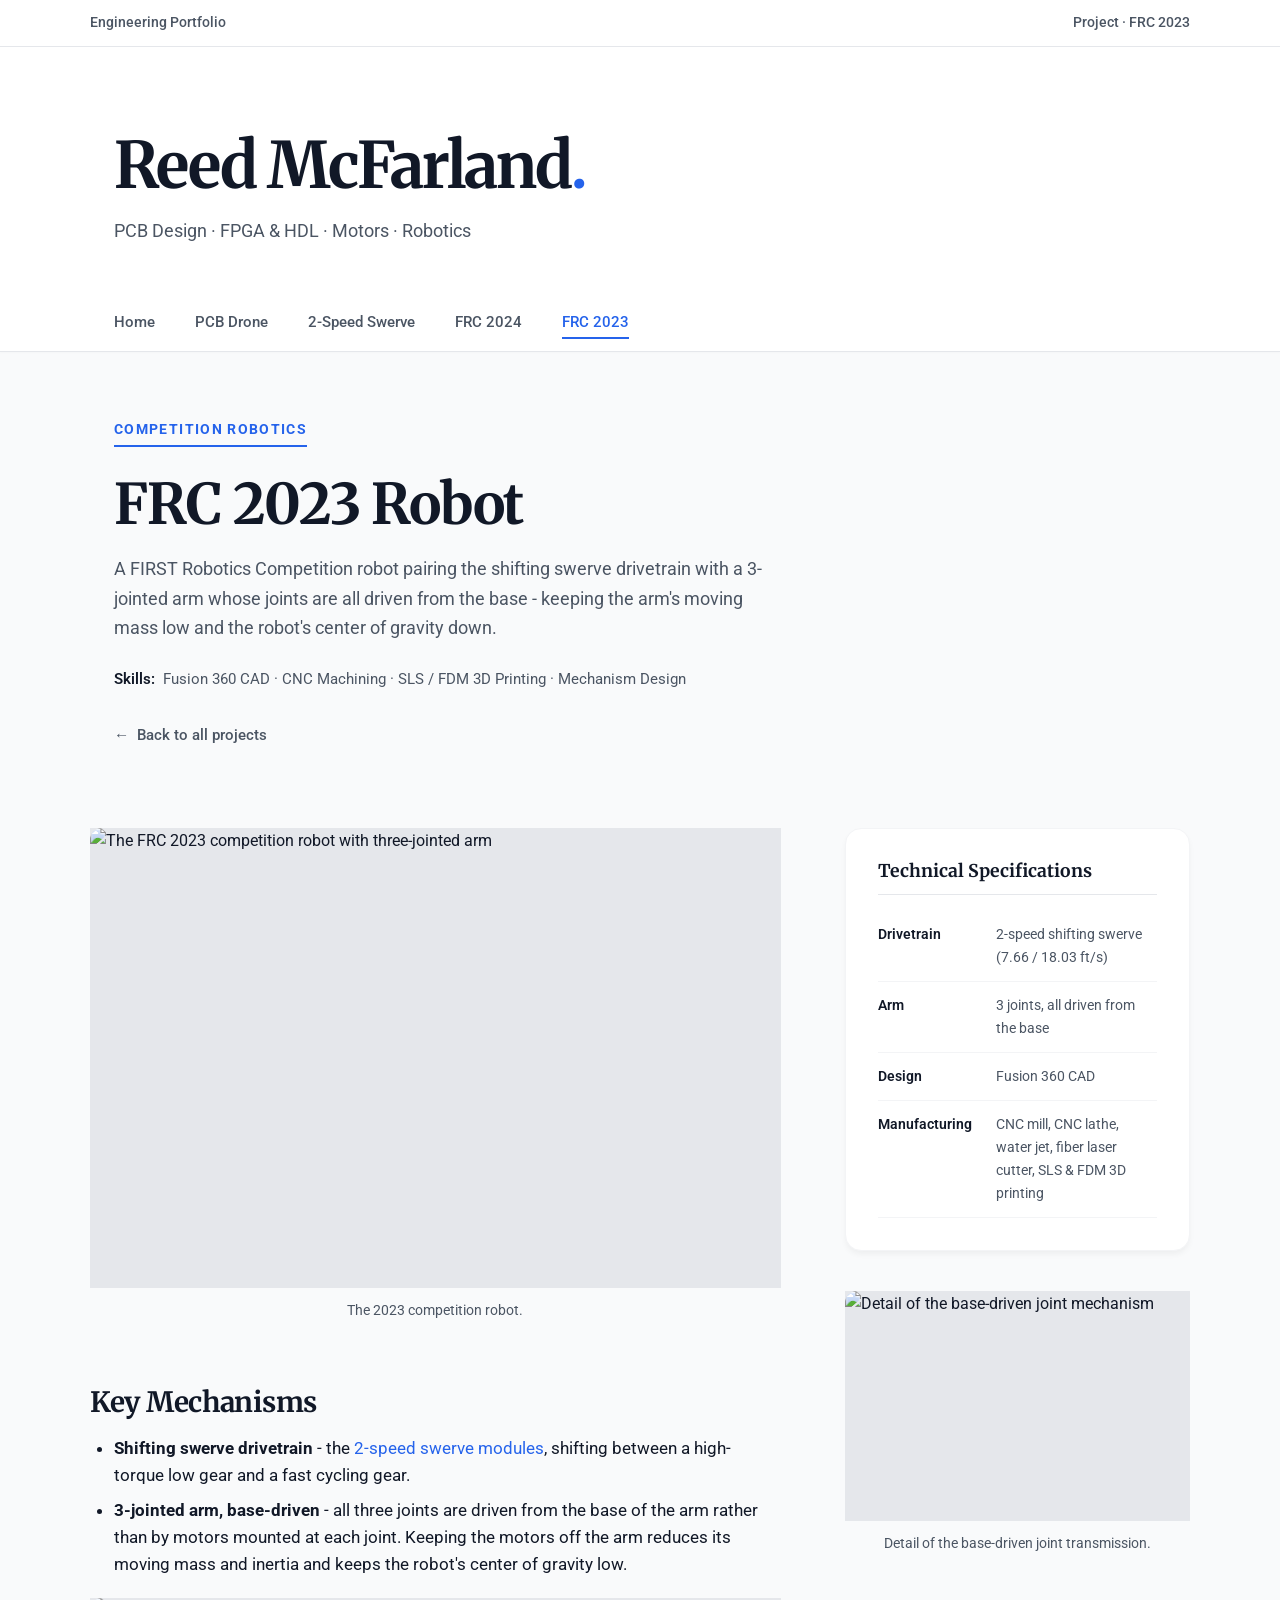
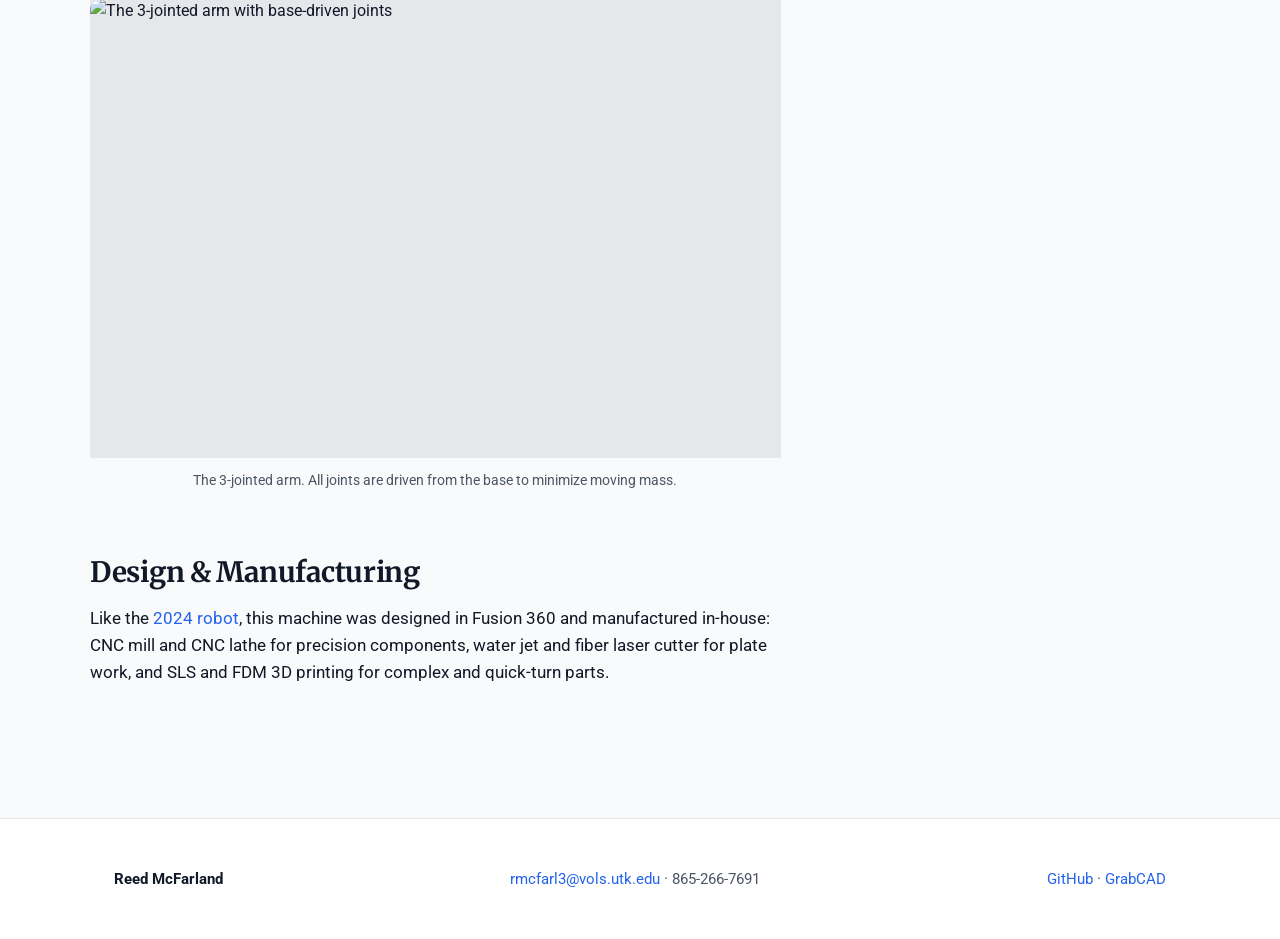
==== projects/frc-2023.html @ 77e21d04 "Publish Portfolio" ====
<!DOCTYPE html>
<html lang="en">
<head>
  <meta charset="UTF-8">
  <meta name="viewport" content="width=device-width, initial-scale=1.0">
  <title>FRC 2023 Robot — Reed McFarland</title>
  <meta name="description" content="FRC 2023 competition robot: shifting swerve drivetrain and a 3-jointed arm with all joints driven from the base.">
  <link rel="preconnect" href="https://fonts.googleapis.com">
  <link rel="preconnect" href="https://fonts.gstatic.com" crossorigin>
  <link href="https://fonts.googleapis.com/css2?family=Merriweather:ital,wght@0,400;0,700;0,900;1,400&family=Roboto:wght@400;500;700&display=swap" rel="stylesheet">
  <link rel="stylesheet" href="../css/style.css">
</head>
<body>

  <div class="top-bar">
    <div class="container top-bar-inner">
      <span>Engineering Portfolio</span>
      <span>Project &middot; FRC 2023</span>
    </div>
  </div>

  <header class="masthead">
    <div class="container masthead-inner">
      <h1 class="masthead-title"><a href="../index.html">Reed McFarland<span class="accent-dot">.</span></a></h1>
      <p class="masthead-tagline">PCB Design &middot; FPGA &amp; HDL &middot; Motors &middot; Robotics</p>
    </div>
  </header>

  <nav class="main-nav">
    <div class="container">
      <ul>
        <li><a href="../index.html">Home</a></li>
        <li><a href="pcb-drone.html">PCB Drone</a></li>
        <li><a href="shifting-swerve.html">2-Speed Swerve</a></li>
        <li><a href="frc-2024.html">FRC 2024</a></li>
        <li><a href="frc-2023.html" class="active">FRC 2023</a></li>
      </ul>
    </div>
  </nav>

  <main>

    <header class="article-header">
      <div class="container">
        <span class="kicker">Competition Robotics</span>
        <h1>FRC 2023 Robot</h1>
        <p class="dek">A FIRST Robotics Competition robot pairing the shifting swerve drivetrain with a 3-jointed arm whose joints are all driven from the base - keeping the arm's moving mass low and the robot's center of gravity down.</p>
        <p class="byline"><span class="author">Skills:</span> Fusion 360 CAD &middot; CNC Machining &middot; SLS / FDM 3D Printing &middot; Mechanism Design</p>
        <a class="back-link" href="../index.html">Back to all projects</a>
      </div>
    </header>

    <div class="container article-body">

      <div class="article-text">

        <figure class="figure">
          <div class="img-placeholder wide" data-label="Photo: frc-2023.jpg">
            <img src="../assets/images/frc-2023.jpg" alt="The FRC 2023 competition robot with three-jointed arm">
          </div>
          <figcaption class="caption">The 2023 competition robot.</figcaption>
        </figure>

        <h2>Key Mechanisms</h2>
        <ul>
          <li><strong>Shifting swerve drivetrain</strong> - the <a href="shifting-swerve.html">2-speed swerve modules</a>, shifting between a high-torque low gear and a fast cycling gear.</li>
          <li><strong>3-jointed arm, base-driven</strong> - all three joints are driven from the base of the arm rather than by motors mounted at each joint. Keeping the motors off the arm reduces its moving mass and inertia and keeps the robot's center of gravity low.</li>
        </ul>

        <figure class="figure">
          <div class="img-placeholder" data-label="Photo: frc-2023-arm.jpg">
            <img src="../assets/images/frc-2023-arm.jpg" alt="The 3-jointed arm with base-driven joints">
          </div>
          <figcaption class="caption">The 3-jointed arm. All joints are driven from the base to minimize moving mass.</figcaption>
        </figure>

        <h2>Design &amp; Manufacturing</h2>
        <p>Like the <a href="frc-2024.html">2024 robot</a>, this machine was designed in Fusion 360 and manufactured in-house: CNC mill and CNC lathe for precision components, water jet and fiber laser cutter for plate work, and SLS and FDM 3D printing for complex and quick-turn parts.</p>

      </div>

      <aside>
        <div class="spec-box">
          <h3>Technical Specifications</h3>
          <table class="spec-table">
            <tr><th>Drivetrain</th><td>2-speed shifting swerve (7.66 / 18.03&thinsp;ft/s)</td></tr>
            <tr><th>Arm</th><td>3 joints, all driven from the base</td></tr>
            <tr><th>Design</th><td>Fusion 360 CAD</td></tr>
            <tr><th>Manufacturing</th><td>CNC mill, CNC lathe, water jet, fiber laser cutter, SLS &amp; FDM 3D printing</td></tr>
          </table>
        </div>

        <figure class="figure">
          <div class="img-placeholder tall" data-label="Photo: frc-2023-detail.jpg">
            <img src="../assets/images/frc-2023-detail.jpg" alt="Detail of the base-driven joint mechanism">
          </div>
          <figcaption class="caption">Detail of the base-driven joint transmission.</figcaption>
        </figure>
      </aside>

    </div>

  </main>

  <footer class="site-footer">
    <div class="container footer-inner">
      <span class="footer-brand">Reed McFarland</span>
      <span><a href="mailto:rmcfarl3@vols.utk.edu">rmcfarl3@vols.utk.edu</a> &middot; 865-266-7691</span>
      <span><a href="https://github.com/ReedMcfarland">GitHub</a> &middot; <a href="https://grabcad.com/reed_mcfarland-1">GrabCAD</a></span>
    </div>
  </footer>

</body>
</html>
---- css/style.css ----
/* ==========================================================================
   REED McFARLAND — EE PORTFOLIO
   Modern Portfolio Theme
   ========================================================================== */

:root {
  --ink: #111827;
  --ink-soft: #4b5563;
  --paper: #ffffff;
  --bg-subtle: #f9fafb;
  --accent: #2563eb;          /* Modern Tech Blue */
  --accent-dark: #1d4ed8;
  --rule: #e5e7eb;            
  --rule-light: #f3f4f6;
  --placeholder: #e5e7eb;     
  --serif: "Merriweather", Georgia, "Times New Roman", serif;
  --sans: "Roboto", "Helvetica Neue", Helvetica, Arial, sans-serif;
}

* {
  margin: 0;
  padding: 0;
  box-sizing: border-box;
}

html {
  -webkit-text-size-adjust: 100%;
  scroll-behavior: smooth;
}

body {
  font-family: var(--sans);
  font-size: 1rem;
  line-height: 1.6;
  color: var(--ink);
  background: var(--bg-subtle);
}

h1, h2, h3, h4 {
  font-family: var(--serif);
  font-weight: 700;
  line-height: 1.2;
  color: var(--ink);
}

a {
  color: var(--accent);
  text-decoration: none;
  transition: color 0.2s ease;
}

a:hover {
  color: var(--accent-dark);
}

img {
  max-width: 100%;
  display: block;
  border-radius: 12px;
}

.container {
  max-width: 1100px;
  margin: 0 auto;
  padding: 0 1.5rem;
}

/* --------------------------------------------------------------------------
   Masthead & navigation
   -------------------------------------------------------------------------- */

.top-bar {
  background: var(--paper);
  border-bottom: 1px solid var(--rule);
}

.top-bar-inner {
  display: flex;
  justify-content: space-between;
  align-items: center;
  padding: 0.75rem 0;
  font-size: 0.85rem;
  font-weight: 500;
  color: var(--ink-soft);
}

.masthead {
  background: var(--paper);
  padding: 5rem 0 3rem;
}

.masthead-inner {
  display: flex;
  flex-direction: column;
  gap: 0.75rem;
}

.masthead-title {
  font-size: clamp(2.5rem, 5vw, 4.5rem);
  letter-spacing: -0.03em;
}

.masthead-title a {
  color: var(--ink);
}

.masthead-title .accent-dot {
  color: var(--accent);
}

.masthead-tagline {
  font-size: 1.15rem;
  color: var(--ink-soft);
  font-weight: 400;
}

.main-nav {
  background: var(--paper);
  border-bottom: 1px solid var(--rule);
  position: sticky;
  top: 0;
  z-index: 100;
  box-shadow: 0 1px 2px rgba(0,0,0,0.02);
}

.main-nav ul {
  list-style: none;
  display: flex;
  gap: 2.5rem;
  padding: 1rem 0;
}

.main-nav a {
  font-size: 0.95rem;
  font-weight: 500;
  color: var(--ink-soft);
  padding-bottom: 0.5rem;
  transition: color 0.2s ease;
}

.main-nav a:hover,
.main-nav a.active {
  color: var(--accent);
  box-shadow: inset 0 -2px 0 var(--accent);
}

/* --------------------------------------------------------------------------
   Section headers
   -------------------------------------------------------------------------- */

.section {
  padding: 6rem 0;
}

.kicker {
  display: inline-block;
  font-size: 0.85rem;
  font-weight: 700;
  letter-spacing: 0.1em;
  text-transform: uppercase;
  color: var(--accent);
  margin-bottom: 1.5rem;
  border-bottom: 2px solid var(--accent);
  padding-bottom: 0.3rem;
}

/* --------------------------------------------------------------------------
   About 
   -------------------------------------------------------------------------- */

.editorial-intro {
  display: grid;
  grid-template-columns: 2fr 1fr;
  gap: 4rem;
  align-items: start;
}

.editorial-intro h2 {
  font-size: clamp(1.8rem, 3.5vw, 2.5rem);
  margin-bottom: 1.5rem;
  letter-spacing: -0.01em;
}

.editorial-intro p {
  margin-bottom: 1.25rem;
  font-size: 1.05rem;
  color: var(--ink-soft);
}

.editorial-intro .lede,
.editorial-intro .drop-cap::first-letter {
  font-style: normal;
  font-family: inherit;
  font-weight: inherit;
  font-size: inherit;
  float: none;
  line-height: inherit;
  padding: 0;
  color: inherit;
}

.intro-sidebar {
  background: var(--paper);
  padding: 2rem;
  border-radius: 16px;
  box-shadow: 0 4px 6px -1px rgba(0, 0, 0, 0.05), 0 2px 4px -1px rgba(0, 0, 0, 0.03);
  border: 1px solid var(--rule);
}

.intro-sidebar h3 {
  font-size: 1.1rem;
  margin-bottom: 1.25rem;
  padding-bottom: 0.75rem;
  border-bottom: 1px solid var(--rule);
}

.intro-sidebar ul {
  list-style: none;
}

.intro-sidebar li {
  padding: 0.5rem 0;
  font-size: 0.95rem;
}

/* --------------------------------------------------------------------------
   Project grid — Modern Cards
   -------------------------------------------------------------------------- */

.project-grid {
  display: grid;
  grid-template-columns: repeat(3, 1fr);
  gap: 2rem;
}

.feature-card {
  display: flex;
  flex-direction: column;
  background: var(--paper);
  border-radius: 16px;
  overflow: hidden;
  box-shadow: 0 4px 6px -1px rgba(0, 0, 0, 0.05), 0 2px 4px -1px rgba(0, 0, 0, 0.03);
  border: 1px solid var(--rule-light);
  transition: transform 0.2s ease, box-shadow 0.2s ease;
}

.feature-card:hover {
  transform: translateY(-4px);
  box-shadow: 0 10px 15px -3px rgba(0, 0, 0, 0.1), 0 4px 6px -2px rgba(0, 0, 0, 0.05);
}

.feature-card .figure {
  margin: 0;
}

.feature-card .figure img {
  border-radius: 0;
}

.feature-card .caption {
  display: none; /* Hide captions on cards to make them cleaner */
}

.feature-card > div, 
.feature-card > h3, 
.feature-card > p, 
.feature-card > a {
  padding: 0 1.5rem;
}

.feature-card.lead {
  grid-column: 1 / -1;
  display: grid;
  grid-template-columns: 3fr 2fr;
  align-items: center;
  gap: 0;
}

.feature-card.lead > div {
  padding: 3rem;
}

.feature-card .card-kicker {
  font-size: 0.75rem;
  font-weight: 700;
  letter-spacing: 0.05em;
  text-transform: uppercase;
  color: var(--accent);
  padding: 1.5rem 1.5rem 0;
  margin-bottom: 0.5rem;
}

.feature-card.lead .card-kicker {
  padding-top: 0;
}

.feature-card h3 {
  font-size: 1.25rem;
  margin-bottom: 0.75rem;
}

.feature-card.lead h3 {
  font-size: 2rem;
  letter-spacing: -0.01em;
}

.feature-card h3 a {
  color: var(--ink);
}

.feature-card h3 a:hover {
  color: var(--accent);
}

.feature-card .dek {
  font-size: 0.95rem;
  color: var(--ink-soft);
  margin-bottom: 1.5rem;
  flex-grow: 1;
}

.read-more {
  font-size: 0.9rem;
  font-weight: 600;
  margin-bottom: 1.5rem;
  display: inline-flex;
  align-items: center;
  color: var(--accent);
}

.read-more::after {
  content: " \2192";
  margin-left: 0.5rem;
  transition: transform 0.2s ease;
}

.read-more:hover::after {
  transform: translateX(4px);
}

/* --------------------------------------------------------------------------
   Current projects 
   -------------------------------------------------------------------------- */

.current-list {
  list-style: none;
  background: var(--paper);
  border-radius: 16px;
  padding: 0 2rem;
  box-shadow: 0 4px 6px -1px rgba(0, 0, 0, 0.05);
  border: 1px solid var(--rule-light);
}

.current-item {
  display: flex;
  justify-content: space-between;
  align-items: center;
  gap: 2rem;
  padding: 2rem 0;
  border-bottom: 1px solid var(--rule-light);
}

.current-item:last-child {
  border-bottom: none;
}

.current-item h3 {
  font-size: 1.15rem;
  margin-bottom: 0.5rem;
}

.current-item p {
  font-size: 0.95rem;
  color: var(--ink-soft);
  max-width: 70ch;
}

.status-tag {
  font-size: 0.75rem;
  font-weight: 600;
  text-transform: uppercase;
  letter-spacing: 0.05em;
  color: var(--accent);
  background: #eff6ff;
  padding: 0.4rem 0.8rem;
  border-radius: 9999px;
  white-space: nowrap;
}

/* --------------------------------------------------------------------------
   Images & captions
   -------------------------------------------------------------------------- */

.img-placeholder {
  position: relative;
  width: 100%;
  aspect-ratio: 3 / 2;
  background: var(--placeholder);
  overflow: hidden;
}

.img-placeholder img {
  position: absolute;
  inset: 0;
  width: 100%;
  height: 100%;
  object-fit: cover;
  z-index: 1;
}

.caption {
  font-size: 0.85rem;
  color: var(--ink-soft);
  padding: 0.75rem 1.5rem 1.5rem;
  text-align: center;
}

/* --------------------------------------------------------------------------
   Article pages (project sub-pages)
   -------------------------------------------------------------------------- */

.article-header {
  padding: 4rem 0 2rem;
}

.article-header h1 {
  font-size: clamp(2rem, 4.5vw, 3.5rem);
  max-width: 20ch;
  margin-bottom: 1rem;
  letter-spacing: -0.02em;
}

.article-header .dek {
  font-size: 1.15rem;
  color: var(--ink-soft);
  max-width: 65ch;
  margin-bottom: 1.5rem;
}

.byline {
  font-size: 0.95rem;
  color: var(--ink-soft);
  display: flex;
  align-items: center;
  gap: 0.5rem;
}

.byline .author {
  color: var(--ink);
  font-weight: 600;
}

.back-link {
  display: inline-flex;
  align-items: center;
  font-size: 0.95rem;
  font-weight: 500;
  margin: 2rem 0 0;
  color: var(--ink-soft);
}

.back-link::before {
  content: "\2190";
  margin-right: 0.5rem;
  transition: transform 0.2s ease;
}

.back-link:hover {
  color: var(--accent);
}

.back-link:hover::before {
  transform: translateX(-4px);
}

.article-body {
  display: grid;
  grid-template-columns: minmax(0, 2fr) minmax(240px, 1fr);
  gap: 4rem;
  padding: 3rem 0;
}

.article-text h2 {
  font-size: 1.75rem;
  margin: 2.5rem 0 1rem;
  letter-spacing: -0.01em;
}

.article-text h2:first-child {
  margin-top: 0;
}

.article-text p {
  margin-bottom: 1.25rem;
  font-size: 1.05rem;
}

.article-text ul {
  margin: 0 0 1.25rem 1.5rem;
  font-size: 1.05rem;
}

.article-text li {
  margin-bottom: 0.5rem;
}

/* Technical specifications table */

.spec-box {
  background: var(--paper);
  padding: 2rem;
  border-radius: 16px;
  box-shadow: 0 4px 6px -1px rgba(0, 0, 0, 0.05);
  border: 1px solid var(--rule-light);
  margin-bottom: 2.5rem;
}

.spec-box h3 {
  font-size: 1.1rem;
  margin-bottom: 1rem;
  border-bottom: 1px solid var(--rule);
  padding-bottom: 0.75rem;
}

.spec-table {
  width: 100%;
  border-collapse: collapse;
  font-size: 0.9rem;
}

.spec-table th,
.spec-table td {
  text-align: left;
  padding: 0.75rem 0;
  border-bottom: 1px solid var(--rule-light);
  vertical-align: top;
}

.spec-table th {
  font-weight: 600;
  padding-right: 1.5rem;
  color: var(--ink);
}

.spec-table td {
  color: var(--ink-soft);
}

.pull-quote {
  font-size: 1.5rem;
  font-weight: 500;
  line-height: 1.5;
  border-left: 4px solid var(--accent);
  padding: 0.5rem 0 0.5rem 1.5rem;
  margin: 3rem 0;
  color: var(--ink);
  background: linear-gradient(90deg, rgba(37, 99, 235, 0.05) 0%, transparent 100%);
  border-top: none;
  border-bottom: none;
}

/* --------------------------------------------------------------------------
   Footer
   -------------------------------------------------------------------------- */

.site-footer {
  background: var(--paper);
  border-top: 1px solid var(--rule);
  padding: 3rem 0;
  margin-top: 4rem;
}

.site-footer .footer-inner {
  display: flex;
  flex-wrap: wrap;
  justify-content: space-between;
  gap: 1rem;
  font-size: 0.95rem;
  color: var(--ink-soft);
}

.site-footer .footer-brand {
  font-weight: 700;
  color: var(--ink);
}

/* --------------------------------------------------------------------------
   Responsive
   -------------------------------------------------------------------------- */

@media (max-width: 820px) {
  .project-grid {
    grid-template-columns: 1fr;
  }

  .feature-card.lead {
    grid-template-columns: 1fr;
  }
  
  .feature-card.lead > div {
    padding: 2rem 1.5rem;
  }

  .editorial-intro {
    grid-template-columns: 1fr;
    gap: 2.5rem;
  }
  
  .article-body {
    grid-template-columns: 1fr;
  }

  .main-nav ul {
    gap: 1.25rem;
    flex-wrap: wrap;
  }
  
  .current-item {
    flex-direction: column;
    align-items: flex-start;
  }
}
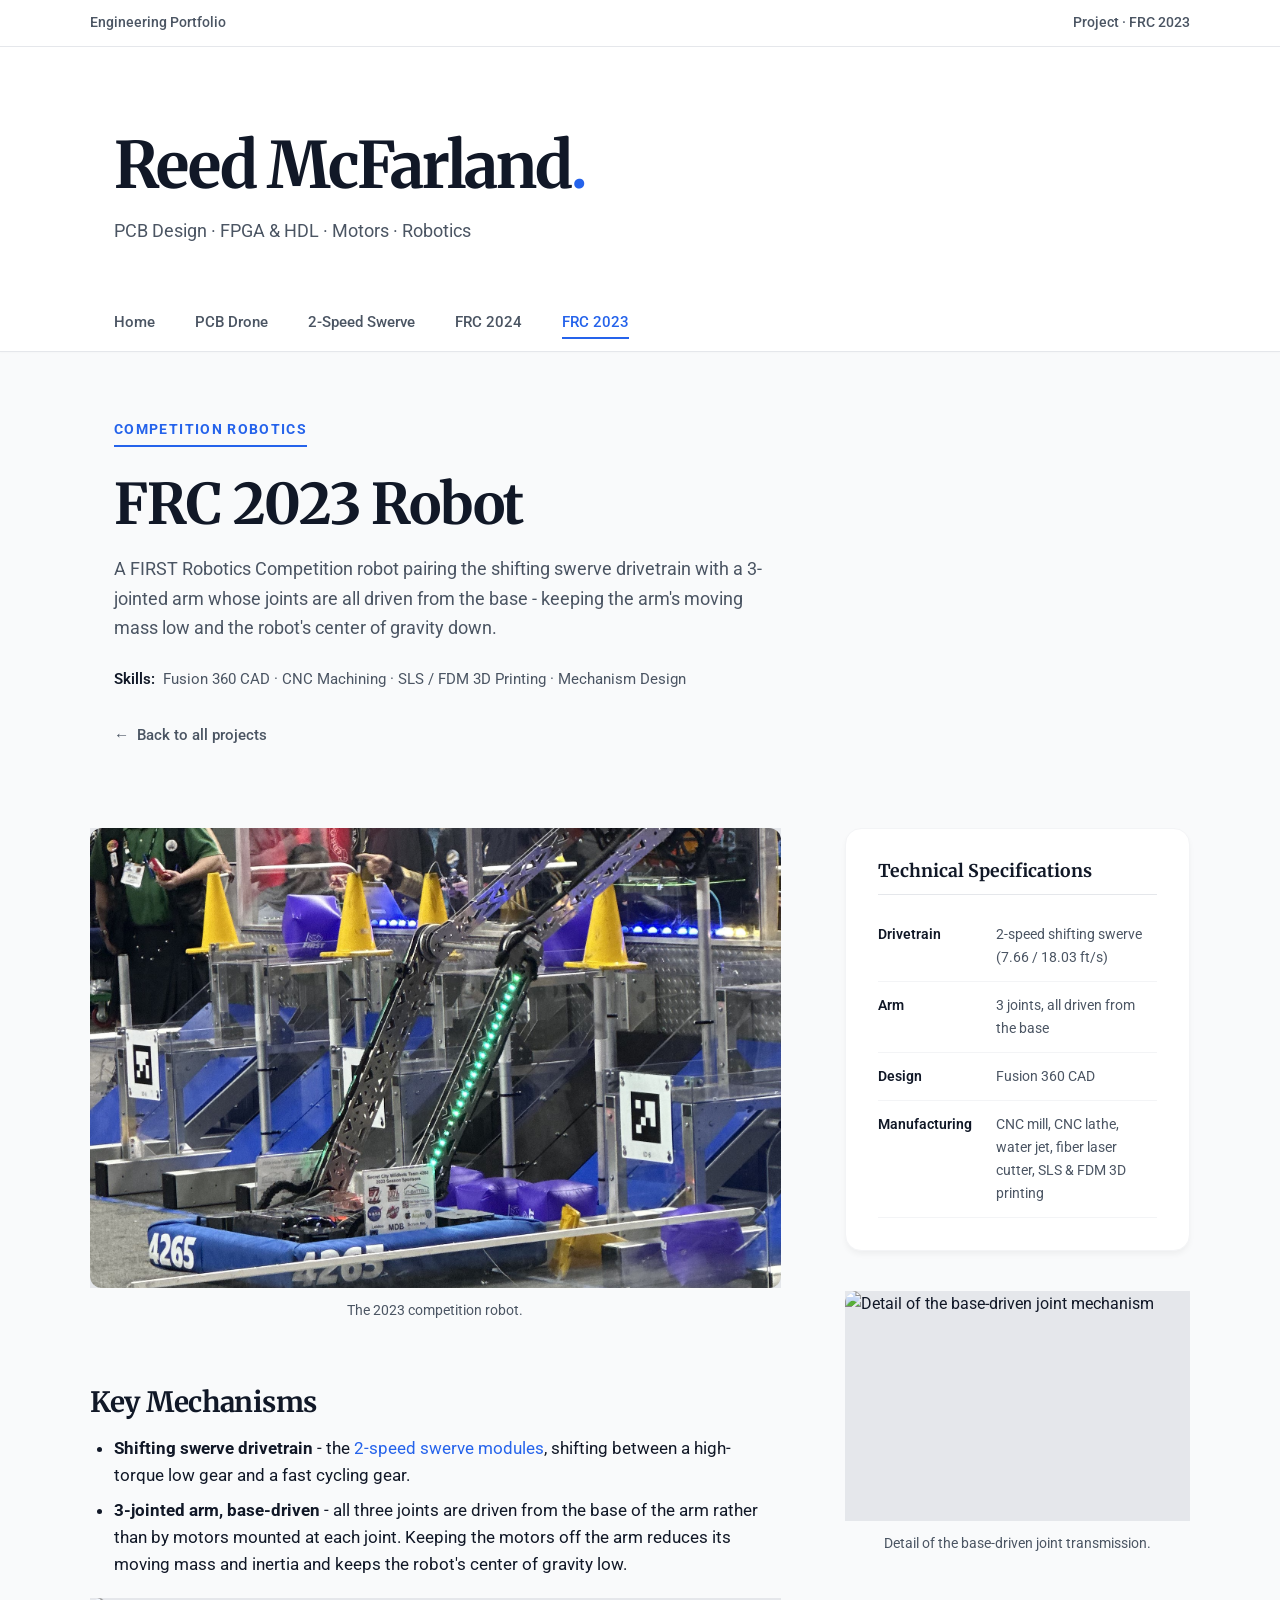
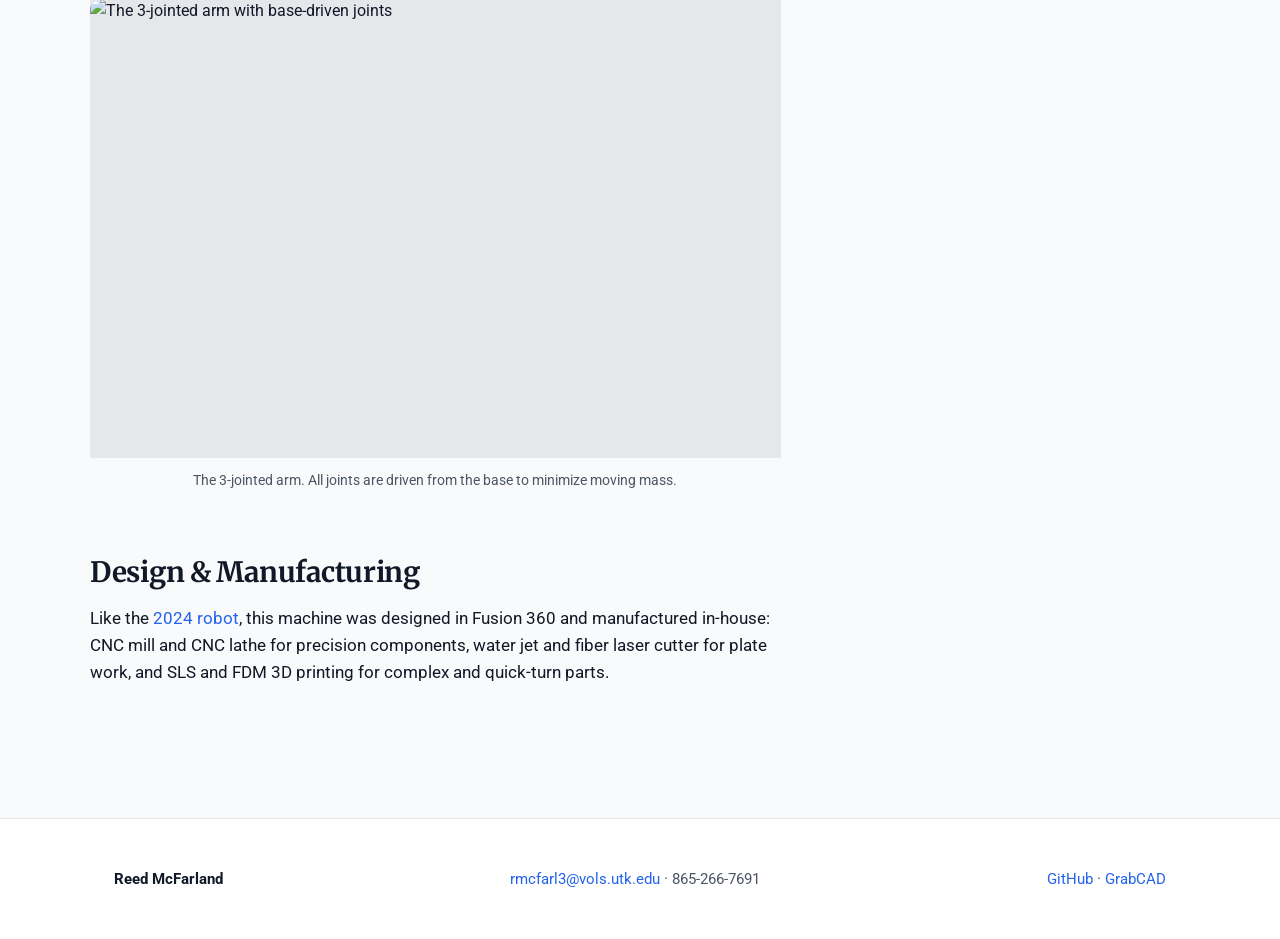
==== commit 8c5cfa58: "commit" ====
--- a/projects/frc-2023.html
+++ b/projects/frc-2023.html
@@ -56,7 +56,7 @@
 
         <figure class="figure">
           <div class="img-placeholder wide" data-label="Photo: frc-2023.jpg">
-            <img src="../assets/images/frc-2023.jpg" alt="The FRC 2023 competition robot with three-jointed arm">
+            <img src="../assets/images/2023_robot_1.jpeg" alt="The FRC 2023 competition robot with three-jointed arm">
           </div>
           <figcaption class="caption">The 2023 competition robot.</figcaption>
         </figure>
